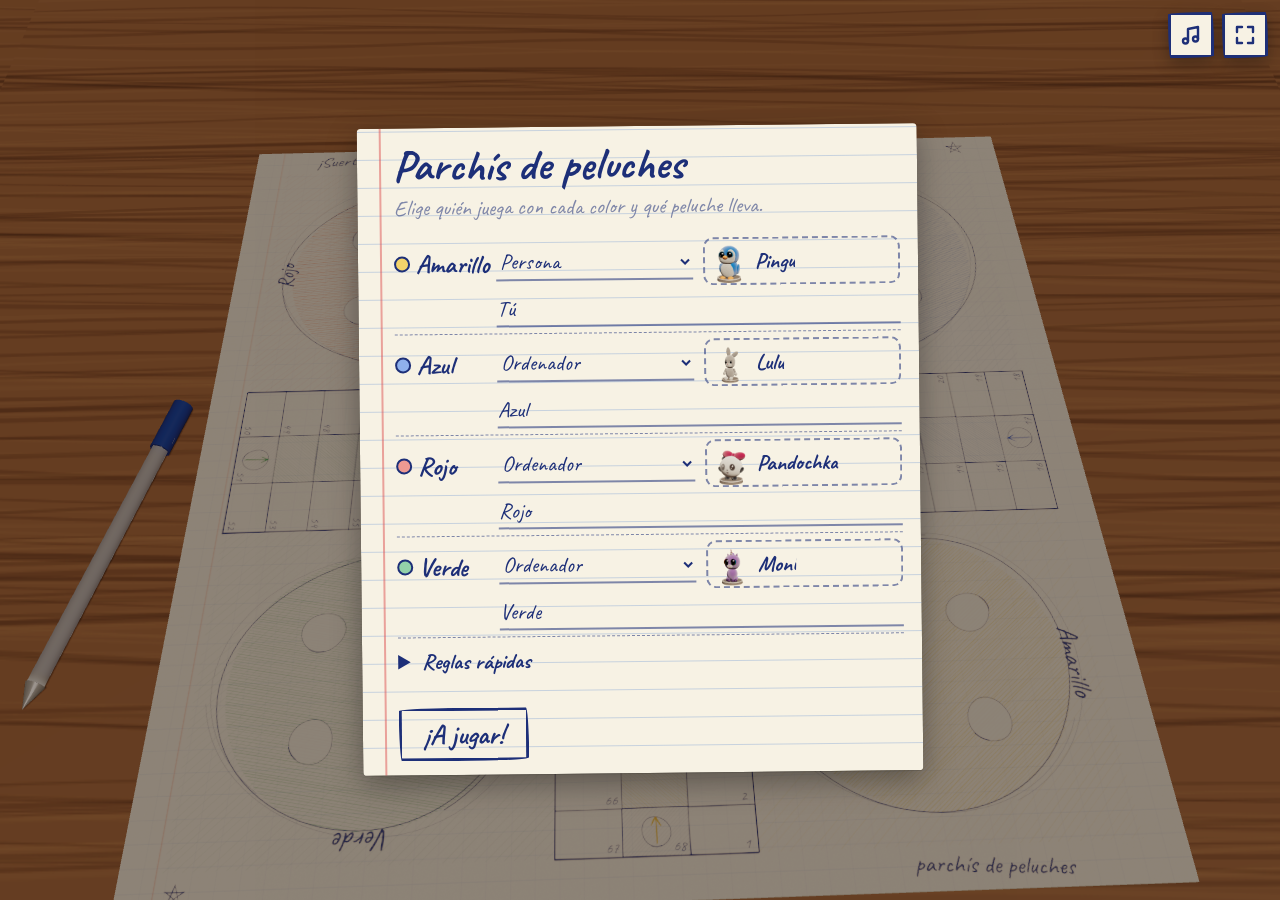
==== parchis/index.html @ f9510ddf "Tablero fijo a pantalla completa y paneles pequeños y translúcidos El tablero se recolocaba en cada " ====
<!doctype html>
<html lang="es">
<head>
  <meta charset="utf-8">
  <meta name="viewport" content="width=device-width, initial-scale=1, viewport-fit=cover">
  <title>Parchís de peluches</title>
  <link rel="manifest" href="manifest.webmanifest">
  <meta name="theme-color" content="#3b281c">
  <meta name="mobile-web-app-capable" content="yes">
  <meta name="apple-mobile-web-app-capable" content="yes">
  <meta name="apple-mobile-web-app-status-bar-style" content="black-translucent">
  <meta name="apple-mobile-web-app-title" content="Parchís">
  <link rel="apple-touch-icon" href="icons/icon-180.png">
  <link rel="icon" href="icons/icon-192.png">
  <link rel="preconnect" href="https://fonts.googleapis.com">
  <link rel="preconnect" href="https://fonts.gstatic.com" crossorigin>
  <link href="https://fonts.googleapis.com/css2?family=Caveat:wght@500;600;700&display=swap" rel="stylesheet">
  <link rel="stylesheet" href="css/style.css?v=20261022">
  <script type="importmap">
    {
      "imports": {
        "three": "./vendor/three.module.min.js",
        "./js/rules.js": "./js/rules.js?v=20261022",
        "./js/board.js": "./js/board.js?v=20261022",
        "./js/plush.js": "./js/plush.js?v=20261022",
        "./js/dice.js": "./js/dice.js?v=20261022",
        "./js/fx.js": "./js/fx.js?v=20261022",
        "./js/music.js": "./js/music.js?v=20261022",
        "./js/tunes.js": "./js/tunes.js?v=20261022"
      }
    }
  </script>
</head>
<body>
  <div id="stage"></div>

  <!-- Pantalla completa -->
  <button id="fullscreen" class="corner-btn" type="button" aria-label="Pantalla completa" title="Pantalla completa">
    <svg viewBox="0 0 24 24" width="24" height="24" aria-hidden="true">
      <path class="fs-enter" d="M4 9V4h5M15 4h5v5M20 15v5h-5M9 20H4v-5" />
      <path class="fs-exit" d="M9 4v5H4M20 9h-5V4M15 20v-5h5M4 15h5v5" />
    </svg>
  </button>
  <!-- Música -->
  <button id="sound" class="corner-btn sound-btn" type="button" aria-label="Quitar música" title="Quitar música">
    <svg viewBox="0 0 24 24" width="24" height="24" aria-hidden="true">
      <path d="M9 18V6l10-2v12" /><circle cx="6.5" cy="18" r="2.5" /><circle cx="16.5" cy="16" r="2.5" />
      <path class="mute-x" d="M3 3l18 18" />
    </svg>
  </button>
  <p id="fs-tip" class="note hidden" role="status"></p>

  <!-- Marcador -->
  <aside id="hud" class="note hidden">
    <h2>Turnos</h2>
    <ol id="players"></ol>
    <div class="hud-actions">
      <label class="check"><input type="checkbox" id="fast"> CPU rápida</label>
      <button id="restart" class="link">Nueva partida</button>
    </div>
  </aside>

  <!-- Mensajes y botón de tirar -->
  <div id="bar" class="hidden">
    <p id="msg"></p>
    <button id="roll" class="pen-btn" disabled>Tirar el dado</button>
  </div>

  <!-- Configuración -->
  <div id="setup" class="overlay">
    <form class="note card" id="setup-form">
      <h1>Parchís de peluches</h1>
      <p class="sub">Elige quién juega con cada color y qué peluche lleva.</p>
      <div id="seats"></div>
      <details class="rules">
        <summary>Reglas rápidas</summary>
        <ul>
          <li>Con un <b>5</b> sacas ficha de casa (si puedes, es obligatorio).</li>
          <li>Con un <b>6</b> repites. Si ya tienes todas fuera, el 6 cuenta como 7.</li>
          <li>Tres 6 seguidos: la última ficha que moviste vuelve a casa.</li>
          <li>Comer una ficha te da <b>20</b> casillas; llegar a la meta, <b>10</b>.</li>
          <li>En los seguros (círculos y estrellas) no se come.</li>
          <li>Dos fichas del mismo color en una casilla forman una <b>barrera</b>: nadie pasa. Con un 6 tienes que abrirla si puedes.</li>
        </ul>
      </details>
      <p id="setup-error" class="error"></p>
      <button type="submit" class="pen-btn">¡A jugar!</button>
    </form>
  </div>

  <!-- Galería de peluches -->
  <div id="picker" class="overlay hidden">
    <div class="note card picker-card" role="dialog" aria-modal="true" aria-labelledby="picker-title">
      <h2 id="picker-title">Peluche</h2>
      <div id="picker-grid"></div>
    </div>
  </div>

  <!-- Fin de partida -->
  <div id="win" class="hidden">
    <div class="note card">
      <h1 id="win-title"></h1>
      <p id="win-text" class="sub"></p>
      <button id="again" class="pen-btn">Otra partida</button>
    </div>
  </div>

  <div id="loading">Dibujando el tablero…</div>

  <script type="module" src="js/main.js?v=20261022"></script>
</body>
</html>
---- parchis/css/style.css ----
:root {
  --paper: #f7f2e4;
  --ink: #1d2f78;
  --ink-soft: rgba(29, 47, 120, 0.55);
  --rule: rgba(110, 150, 210, 0.35);
  --margin: rgba(220, 80, 80, 0.5);
  --table: #6b4a33;
  --hand: "Caveat", "Comic Sans MS", cursive;
}

* { box-sizing: border-box; }

html, body {
  margin: 0;
  height: 100%;
  overflow: hidden;
  background: var(--table);
  color: var(--ink);
  font-family: var(--hand);
  -webkit-tap-highlight-color: transparent;
}

#stage { position: fixed; inset: 0; }
#stage canvas { width: 100% !important; height: 100% !important; }
#stage canvas { display: block; touch-action: none; }

.hidden { display: none !important; }

/* Hoja de libreta */
.note {
  background:
    linear-gradient(90deg, transparent 22px, var(--margin) 22px, var(--margin) 24px, transparent 24px),
    repeating-linear-gradient(0deg, transparent 0 27px, var(--rule) 27px 28px),
    var(--paper);
  border-radius: 4px;
  box-shadow: 0 10px 30px rgba(0, 0, 0, 0.35), 0 1px 0 rgba(0, 0, 0, 0.1);
  padding: 14px 18px 14px 36px;
}

h1, h2 { margin: 0; font-weight: 700; line-height: 1.1; }
h1 { font-size: 44px; }
h2 { font-size: 28px; }
.sub { font-size: 22px; margin: 4px 0 12px; color: var(--ink-soft); }

button, input, select { font-family: var(--hand); color: var(--ink); }

.pen-btn {
  font-size: 28px;
  font-weight: 700;
  padding: 6px 22px;
  background: transparent;
  border: 3px solid var(--ink);
  border-radius: 255px 15px 225px 15px / 15px 225px 15px 255px;
  cursor: pointer;
  transition: transform 0.12s, background 0.12s;
}
.pen-btn:hover:not(:disabled) { transform: rotate(-1.5deg) scale(1.04); background: rgba(29, 47, 120, 0.08); }
.pen-btn:disabled { opacity: 0.35; cursor: default; }
.pen-btn:focus-visible { outline: 3px dashed var(--ink); outline-offset: 3px; }

.link {
  background: none; border: none; font-size: 22px; cursor: pointer;
  text-decoration: underline wavy var(--ink-soft); padding: 0;
}

/* Configuración */
.overlay {
  position: fixed; inset: 0;
  display: grid; place-items: center;
  background: rgba(40, 25, 15, 0.45);
  padding: 16px;
  overflow-y: auto;
  z-index: 10;
}
.card { width: min(560px, 100%); transform: rotate(-0.6deg); }

.seat {
  display: grid;
  grid-template-columns: 92px 1fr 1fr;
  gap: 6px 10px;
  align-items: center;
  padding: 6px 0;
  border-bottom: 1px dashed var(--ink-soft);
}
.seat .color { font-size: 26px; font-weight: 700; display: flex; align-items: center; gap: 6px; }
.seat .dot { width: 16px; height: 16px; border-radius: 50%; border: 2px solid var(--ink); flex: none; }
.seat select, .seat input {
  font-size: 22px; width: 100%; min-width: 0;
  background: transparent; border: none; border-bottom: 2px solid var(--ink-soft);
  padding: 2px 0;
}
.seat input { grid-column: 2 / 4; }
.seat .plush {
  display: flex; align-items: center; gap: 4px; min-width: 0;
  background: transparent; border: 2px dashed var(--ink-soft); border-radius: 10px;
  font-size: 22px; font-weight: 700; padding: 0 8px 0 2px; cursor: pointer; text-align: left;
}
.seat .plush img { width: 44px; height: 44px; flex: none; }
.thumb-initial {
  flex: none; display: grid; place-items: center;
  width: 36px; height: 36px; margin: 4px;
  border: 2px solid var(--ink); border-radius: 50%;
  font-size: 22px; font-weight: 700;
}
.pick .thumb-initial { width: 72px; height: 72px; margin: 12px; font-size: 40px; }
.seat .plush span { overflow: hidden; text-overflow: ellipsis; white-space: nowrap; }
.seat .plush:hover { border-style: solid; }
.seat .plush:focus-visible { outline: 3px dashed var(--ink); outline-offset: 2px; }

/* Galería de peluches */
#picker { z-index: 15; }
.picker-card { width: min(520px, 100%); transform: rotate(0.5deg); }
#picker-grid { display: grid; grid-template-columns: repeat(auto-fill, minmax(104px, 1fr)); gap: 8px; margin-top: 8px; }
.pick {
  display: flex; flex-direction: column; align-items: center;
  background: transparent; border: 2px solid transparent; border-radius: 12px;
  font-size: 22px; font-weight: 700; padding: 4px; cursor: pointer;
}
.pick img { width: 96px; height: 96px; }
.pick:hover { background: rgba(29, 47, 120, 0.06); }
.pick[aria-pressed="true"] { border-color: var(--ink); background: rgba(29, 47, 120, 0.08); border-radius: 255px 18px 225px 18px / 18px 225px 18px 255px; }
.pick:focus-visible { outline: 3px dashed var(--ink); outline-offset: 2px; }
.seat.off .who ~ * { opacity: 0.35; }

.rules { font-size: 20px; margin: 10px 0 4px; }
.rules summary { cursor: pointer; font-size: 22px; font-weight: 700; }
.rules ul { margin: 6px 0; padding-left: 20px; }
.error { color: #c8322b; font-size: 20px; min-height: 1em; margin: 6px 0; }

/* Marcador */
#hud {
  position: fixed; top: 12px; left: 12px;
  width: 230px;
  font-size: 22px;
  transform: rotate(-1deg);
  z-index: 5;
}
#players { list-style: none; margin: 4px 0 6px; padding: 0; }
#players li {
  display: flex; align-items: center; gap: 8px;
  padding: 1px 4px; border-radius: 6px;
}
#players li .dot { width: 14px; height: 14px; border-radius: 50%; border: 2px solid var(--ink); flex: none; }
#players li .name { flex: 1; overflow: hidden; text-overflow: ellipsis; white-space: nowrap; }
#players li .meta { font-size: 18px; color: var(--ink-soft); }
#players li.turn { background: rgba(29, 47, 120, 0.1); font-weight: 700; }
#players li.turn .name::before { content: "→ "; }
.hud-actions { display: flex; justify-content: space-between; align-items: center; gap: 6px; flex-wrap: wrap; }
.check { font-size: 20px; display: flex; align-items: center; gap: 4px; cursor: pointer; }
.check input { accent-color: var(--ink); width: 16px; height: 16px; }

/* Botón de pantalla completa */
.corner-btn {
  position: fixed;
  top: calc(12px + env(safe-area-inset-top, 0px));
  right: calc(12px + env(safe-area-inset-right, 0px));
  width: 46px; height: 46px;
  display: grid; place-items: center;
  background: var(--paper);
  border: 3px solid var(--ink);
  border-radius: 255px 15px 225px 15px / 15px 225px 15px 255px;
  box-shadow: 0 6px 16px rgba(0, 0, 0, 0.3);
  cursor: pointer;
  z-index: 11;
}
.corner-btn svg { fill: none; stroke: var(--ink); stroke-width: 2.4; stroke-linecap: round; stroke-linejoin: round; }
.corner-btn .fs-exit, .corner-btn.active .fs-enter { display: none; }
.corner-btn.active .fs-exit { display: inline; }
.corner-btn:hover { transform: rotate(-3deg) scale(1.05); }
.corner-btn:focus-visible { outline: 3px dashed var(--paper); outline-offset: 3px; }
.sound-btn { right: calc(66px + env(safe-area-inset-right, 0px)); }
.sound-btn .mute-x { display: none; }
.sound-btn.active .mute-x { display: inline; stroke: #c8322b; }
#fs-tip {
  position: fixed;
  top: calc(66px + env(safe-area-inset-top, 0px));
  right: 12px;
  width: min(320px, calc(100% - 24px));
  margin: 0;
  font-size: 21px;
  line-height: 1.2;
  z-index: 11;
  cursor: pointer;
}

/* Barra de mensajes y botón de tirar: pequeña, de tamaño fijo y translúcida */
#bar {
  position: fixed;
  display: flex; align-items: center; gap: 10px;
  background: rgba(247, 242, 228, 0.72);
  -webkit-backdrop-filter: blur(4px); backdrop-filter: blur(4px);
  border-radius: 6px;
  box-shadow: 0 6px 18px rgba(0, 0, 0, 0.22);
  padding: 6px 8px 6px 14px;
  z-index: 5;
}
#bar #msg {
  font-size: 19px; line-height: 1.1;
  height: 2.2em; overflow: hidden;
  display: -webkit-box; -webkit-line-clamp: 2; -webkit-box-orient: vertical;
}
#bar .pen-btn { font-size: 21px; padding: 3px 14px; background: rgba(247, 242, 228, 0.6); flex: none; }
#hud {
  background: rgba(247, 242, 228, 0.72);
  -webkit-backdrop-filter: blur(4px); backdrop-filter: blur(4px);
  box-shadow: 0 6px 18px rgba(0, 0, 0, 0.22);
}

/* Horizontal (tablet, ordenador): marcador arriba y barra abajo, en la esquina izquierda */
body.side #hud { width: 210px; font-size: 20px; padding: 8px 12px 8px 28px; }
body.side #hud h2 { font-size: 22px; }
body.side #bar {
  left: 12px; bottom: calc(12px + env(safe-area-inset-bottom, 0px));
  width: 210px;
  flex-direction: column; align-items: stretch; gap: 6px;
}

/* Vertical (móvil, tablet de pie): marcador arriba y barra estrecha abajo */
body.stack #hud {
  top: calc(8px + env(safe-area-inset-top, 0px)); left: 8px; right: 120px;
  width: auto; transform: none;
  padding: 4px 10px 4px 28px; font-size: 18px;
}
body.stack #hud h2 { display: none; }
body.stack #players { display: grid; grid-template-columns: 1fr 1fr; gap: 0 8px; margin: 0 0 2px; }
body.stack #players li .meta { font-size: 15px; }
body.stack #bar {
  left: 50%; transform: translateX(-50%);
  bottom: calc(8px + env(safe-area-inset-bottom, 0px));
  width: min(520px, calc(100% - 16px));
}
body.stack #bar #msg { flex: 1; min-width: 0; font-size: 17px; }

/* Fiesta final: pantalla entera para el baile; la tarjeta abajo, sin tapar */
body.celebrating #hud, body.celebrating #bar { display: none !important; }
#win {
  position: fixed; left: 50%; bottom: calc(18px + env(safe-area-inset-bottom, 0px));
  transform: translateX(-50%);
  width: min(460px, calc(100% - 24px));
  z-index: 10;
  animation: rise 0.5s ease-out;
}
#win .card { width: 100%; transform: rotate(-0.8deg); display: flex; flex-wrap: wrap; align-items: center; gap: 4px 14px; }
#win h1 { font-size: 38px; flex: 1 1 100%; }
#win .sub { margin: 0; flex: 1 1 200px; }
@keyframes rise { from { transform: translate(-50%, 40px); opacity: 0; } to { transform: translate(-50%, 0); opacity: 1; } }
@media (prefers-reduced-motion: reduce) { #win { animation: none; } }

#msg { margin: 0; flex: 1; font-size: 24px; line-height: 1.15; min-height: 1.15em; }

#loading {
  position: fixed; inset: 0; display: grid; place-items: center;
  font-size: 34px; color: var(--paper); z-index: 20; pointer-events: none;
}

@media (max-width: 640px) {
  h1 { font-size: 36px; }
  .pen-btn { font-size: 24px; }
  .seat { grid-template-columns: 78px 1fr 1fr; }
  .seat .color { font-size: 22px; }
  .seat select, .seat input, .seat .plush { font-size: 19px; }
  .seat .plush img { width: 36px; height: 36px; }
  .pick img { width: 80px; height: 80px; }
}
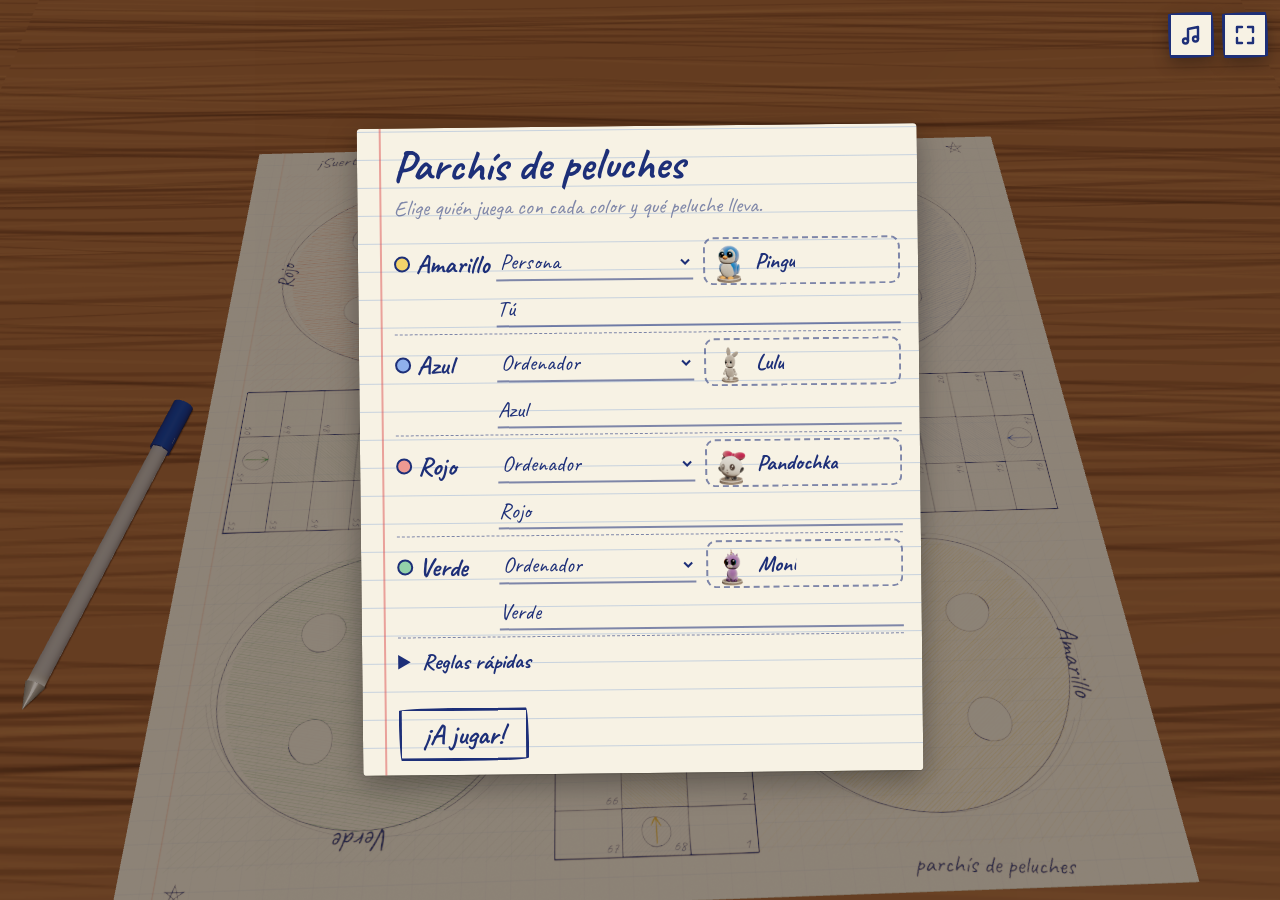
==== commit d215d95a: "Baile final suave y nuevo paso «el coro de la patata» - Cada paso del baile es ahora una curva conti" ====
--- a/parchis/index.html
+++ b/parchis/index.html
@@ -15,18 +15,18 @@
   <link rel="preconnect" href="https://fonts.googleapis.com">
   <link rel="preconnect" href="https://fonts.gstatic.com" crossorigin>
   <link href="https://fonts.googleapis.com/css2?family=Caveat:wght@500;600;700&display=swap" rel="stylesheet">
-  <link rel="stylesheet" href="css/style.css?v=20261022">
+  <link rel="stylesheet" href="css/style.css?v=20261023">
   <script type="importmap">
     {
       "imports": {
         "three": "./vendor/three.module.min.js",
-        "./js/rules.js": "./js/rules.js?v=20261022",
-        "./js/board.js": "./js/board.js?v=20261022",
-        "./js/plush.js": "./js/plush.js?v=20261022",
-        "./js/dice.js": "./js/dice.js?v=20261022",
-        "./js/fx.js": "./js/fx.js?v=20261022",
-        "./js/music.js": "./js/music.js?v=20261022",
-        "./js/tunes.js": "./js/tunes.js?v=20261022"
+        "./js/rules.js": "./js/rules.js?v=20261023",
+        "./js/board.js": "./js/board.js?v=20261023",
+        "./js/plush.js": "./js/plush.js?v=20261023",
+        "./js/dice.js": "./js/dice.js?v=20261023",
+        "./js/fx.js": "./js/fx.js?v=20261023",
+        "./js/music.js": "./js/music.js?v=20261023",
+        "./js/tunes.js": "./js/tunes.js?v=20261023"
       }
     }
   </script>
@@ -107,6 +107,6 @@
 
   <div id="loading">Dibujando el tablero…</div>
 
-  <script type="module" src="js/main.js?v=20261022"></script>
+  <script type="module" src="js/main.js?v=20261023"></script>
 </body>
 </html>
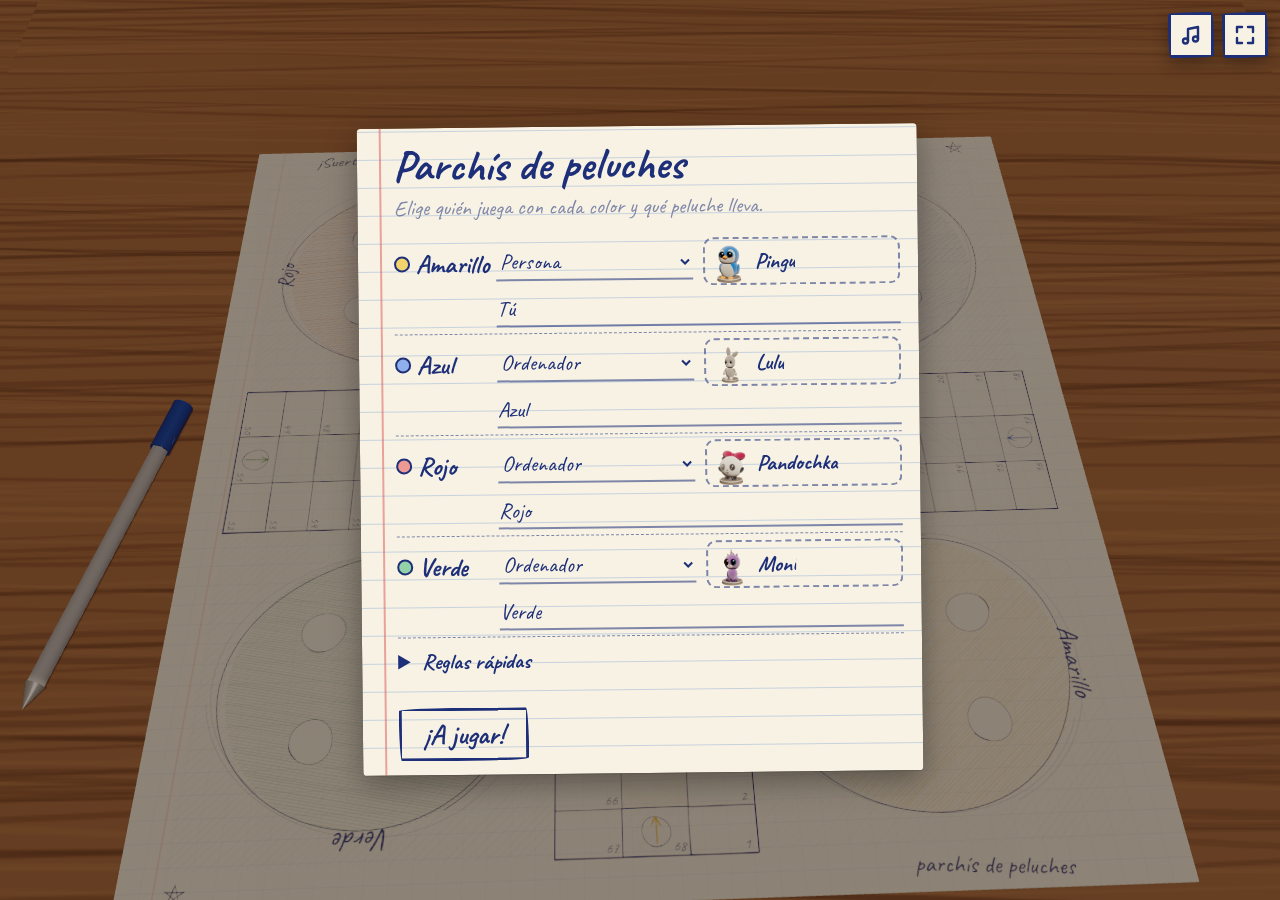
==== commit b186c534: "Arreglar error al empezar el baile final En el primer fotograma de la fiesta el tiempo del baile pod" ====
--- a/parchis/index.html
+++ b/parchis/index.html
@@ -15,18 +15,18 @@
   <link rel="preconnect" href="https://fonts.googleapis.com">
   <link rel="preconnect" href="https://fonts.gstatic.com" crossorigin>
   <link href="https://fonts.googleapis.com/css2?family=Caveat:wght@500;600;700&display=swap" rel="stylesheet">
-  <link rel="stylesheet" href="css/style.css?v=20261023">
+  <link rel="stylesheet" href="css/style.css?v=20261024">
   <script type="importmap">
     {
       "imports": {
         "three": "./vendor/three.module.min.js",
-        "./js/rules.js": "./js/rules.js?v=20261023",
-        "./js/board.js": "./js/board.js?v=20261023",
-        "./js/plush.js": "./js/plush.js?v=20261023",
-        "./js/dice.js": "./js/dice.js?v=20261023",
-        "./js/fx.js": "./js/fx.js?v=20261023",
-        "./js/music.js": "./js/music.js?v=20261023",
-        "./js/tunes.js": "./js/tunes.js?v=20261023"
+        "./js/rules.js": "./js/rules.js?v=20261024",
+        "./js/board.js": "./js/board.js?v=20261024",
+        "./js/plush.js": "./js/plush.js?v=20261024",
+        "./js/dice.js": "./js/dice.js?v=20261024",
+        "./js/fx.js": "./js/fx.js?v=20261024",
+        "./js/music.js": "./js/music.js?v=20261024",
+        "./js/tunes.js": "./js/tunes.js?v=20261024"
       }
     }
   </script>
@@ -107,6 +107,6 @@
 
   <div id="loading">Dibujando el tablero…</div>
 
-  <script type="module" src="js/main.js?v=20261023"></script>
+  <script type="module" src="js/main.js?v=20261024"></script>
 </body>
 </html>
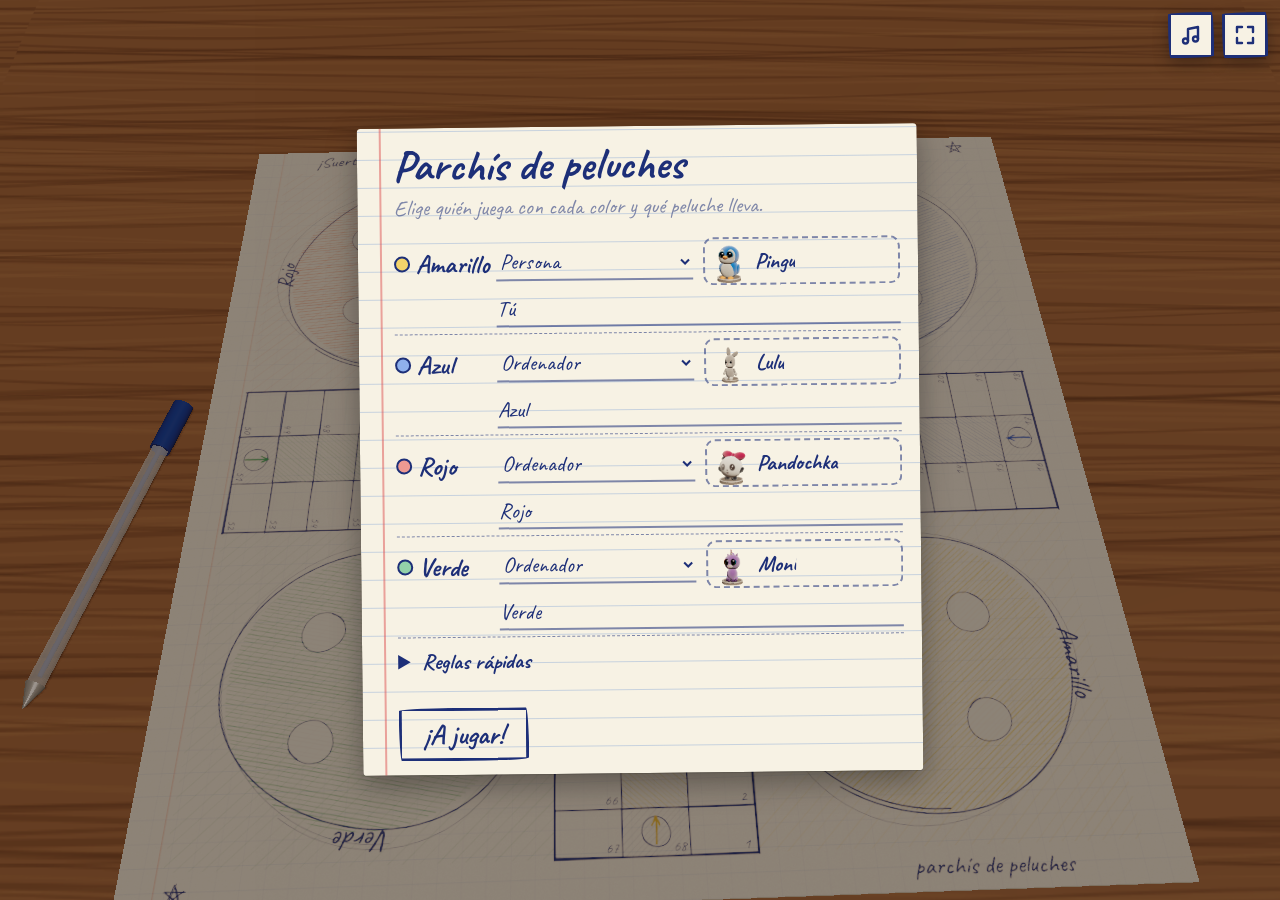
==== commit 22ddbf43: "Tablets: modo ligero automático y aviso si el juego no arranca En una tablet Samsung el juego no car" ====
--- a/parchis/index.html
+++ b/parchis/index.html
@@ -15,18 +15,74 @@
   <link rel="preconnect" href="https://fonts.googleapis.com">
   <link rel="preconnect" href="https://fonts.gstatic.com" crossorigin>
   <link href="https://fonts.googleapis.com/css2?family=Caveat:wght@500;600;700&display=swap" rel="stylesheet">
-  <link rel="stylesheet" href="css/style.css?v=20261024">
+  <link rel="stylesheet" href="css/style.css?v=20261025">
+  <!-- Aviso si el juego no arranca: script clásico, funciona aunque falle el resto -->
+  <script>
+  (function () {
+    var shown = false;
+    function info() {
+      var gl = 'no', max = '?', gpu = '?';
+      try {
+        var c = document.createElement('canvas');
+        var g = c.getContext('webgl2') || c.getContext('webgl');
+        if (g) {
+          gl = (typeof WebGL2RenderingContext !== 'undefined' && g instanceof WebGL2RenderingContext) ? 'WebGL2' : 'WebGL1';
+          max = g.getParameter(g.MAX_TEXTURE_SIZE);
+          var ext = g.getExtension('WEBGL_debug_renderer_info');
+          if (ext) gpu = g.getParameter(ext.UNMASKED_RENDERER_WEBGL);
+        }
+      } catch (e) {}
+      var im = (window.HTMLScriptElement && HTMLScriptElement.supports) ? (HTMLScriptElement.supports('importmap') ? 'sí' : 'no') : 'desconocido';
+      return 'Navegador: ' + navigator.userAgent +
+        '\nPantalla: ' + screen.width + '×' + screen.height + ' × ' + (window.devicePixelRatio || 1) +
+        '\nMemoria: ' + (navigator.deviceMemory ? navigator.deviceMemory + ' GB' : 'desconocida') +
+        '\n3D: ' + gl + ' · textura máx. ' + max + ' · ' + gpu +
+        '\nImport maps: ' + im + ' · Modo ligero: ' + (window.PARCHIS_LIGHT ? 'sí' : 'no');
+    }
+    window.parchisFail = function (msg, reloadLight) {
+      if (reloadLight) {
+        setTimeout(function () { location.href = location.pathname + '?ligero=1'; }, 1500);
+      }
+      if (shown) return;
+      shown = true;
+      var box = document.createElement('div');
+      box.id = 'boot-error';
+      box.setAttribute('role', 'alert');
+      box.innerHTML = '<h2>El juego no ha podido arrancar</h2><p class="why"></p>' +
+        '<p>Haz una captura de esta pantalla y envíala para revisarlo.</p><pre></pre>' +
+        '<p><button type="button" class="light">Probar en modo ligero</button> <button type="button" class="again">Recargar</button></p>';
+      box.querySelector('.why').textContent = msg;
+      box.querySelector('pre').textContent = info();
+      box.querySelector('.light').onclick = function () { location.href = location.pathname + '?ligero=1'; };
+      box.querySelector('.again').onclick = function () { location.reload(); };
+      (document.body || document.documentElement).appendChild(box);
+    };
+    window.addEventListener('error', function (e) {
+      if (window.parchisReady) return;
+      parchisFail((e.message || 'Error al cargar') + (e.filename ? ' (' + e.filename.split('/').pop() + ':' + e.lineno + ')' : ''));
+    });
+    window.addEventListener('unhandledrejection', function (e) {
+      if (window.parchisReady) return;
+      parchisFail('Error: ' + (e.reason && e.reason.message ? e.reason.message : e.reason));
+    });
+    if (window.HTMLScriptElement && HTMLScriptElement.supports && !HTMLScriptElement.supports('importmap')) {
+      window.addEventListener('DOMContentLoaded', function () { parchisFail('Este navegador es demasiado antiguo para el juego (no admite «import maps»). Actualiza Chrome o Samsung Internet desde la tienda de aplicaciones.'); });
+    }
+    // si en 30 segundos no ha terminado de cargar, mostrar qué se sabe
+    setTimeout(function () { if (!window.parchisReady) parchisFail('El juego tarda demasiado en cargar.'); }, 30000);
+  })();
+  </script>
   <script type="importmap">
     {
       "imports": {
         "three": "./vendor/three.module.min.js",
-        "./js/rules.js": "./js/rules.js?v=20261024",
-        "./js/board.js": "./js/board.js?v=20261024",
-        "./js/plush.js": "./js/plush.js?v=20261024",
-        "./js/dice.js": "./js/dice.js?v=20261024",
-        "./js/fx.js": "./js/fx.js?v=20261024",
-        "./js/music.js": "./js/music.js?v=20261024",
-        "./js/tunes.js": "./js/tunes.js?v=20261024"
+        "./js/rules.js": "./js/rules.js?v=20261025",
+        "./js/board.js": "./js/board.js?v=20261025",
+        "./js/plush.js": "./js/plush.js?v=20261025",
+        "./js/dice.js": "./js/dice.js?v=20261025",
+        "./js/fx.js": "./js/fx.js?v=20261025",
+        "./js/music.js": "./js/music.js?v=20261025",
+        "./js/tunes.js": "./js/tunes.js?v=20261025"
       }
     }
   </script>
@@ -107,6 +163,6 @@
 
   <div id="loading">Dibujando el tablero…</div>
 
-  <script type="module" src="js/main.js?v=20261024"></script>
+  <script type="module" src="js/main.js?v=20261025"></script>
 </body>
 </html>
--- a/parchis/css/style.css
+++ b/parchis/css/style.css
@@ -262,3 +262,18 @@
   .seat .plush img { width: 36px; height: 36px; }
   .pick img { width: 80px; height: 80px; }
 }
+
+/* Aviso de arranque fallido */
+#boot-error {
+  position: fixed; inset: 16px; z-index: 50; overflow: auto;
+  background: var(--paper); color: var(--ink);
+  border-radius: 6px; box-shadow: 0 10px 30px rgba(0, 0, 0, 0.4);
+  padding: 16px 20px; font-size: 20px;
+}
+#boot-error h2 { margin: 0 0 6px; }
+#boot-error pre {
+  white-space: pre-wrap; word-break: break-word;
+  font: 13px/1.4 ui-monospace, Menlo, Consolas, monospace;
+  background: rgba(29, 47, 120, 0.06); padding: 8px 10px; border-radius: 4px;
+}
+#boot-error button { font: inherit; font-size: 20px; padding: 4px 14px; border: 2px solid var(--ink); border-radius: 8px; background: transparent; color: var(--ink); }
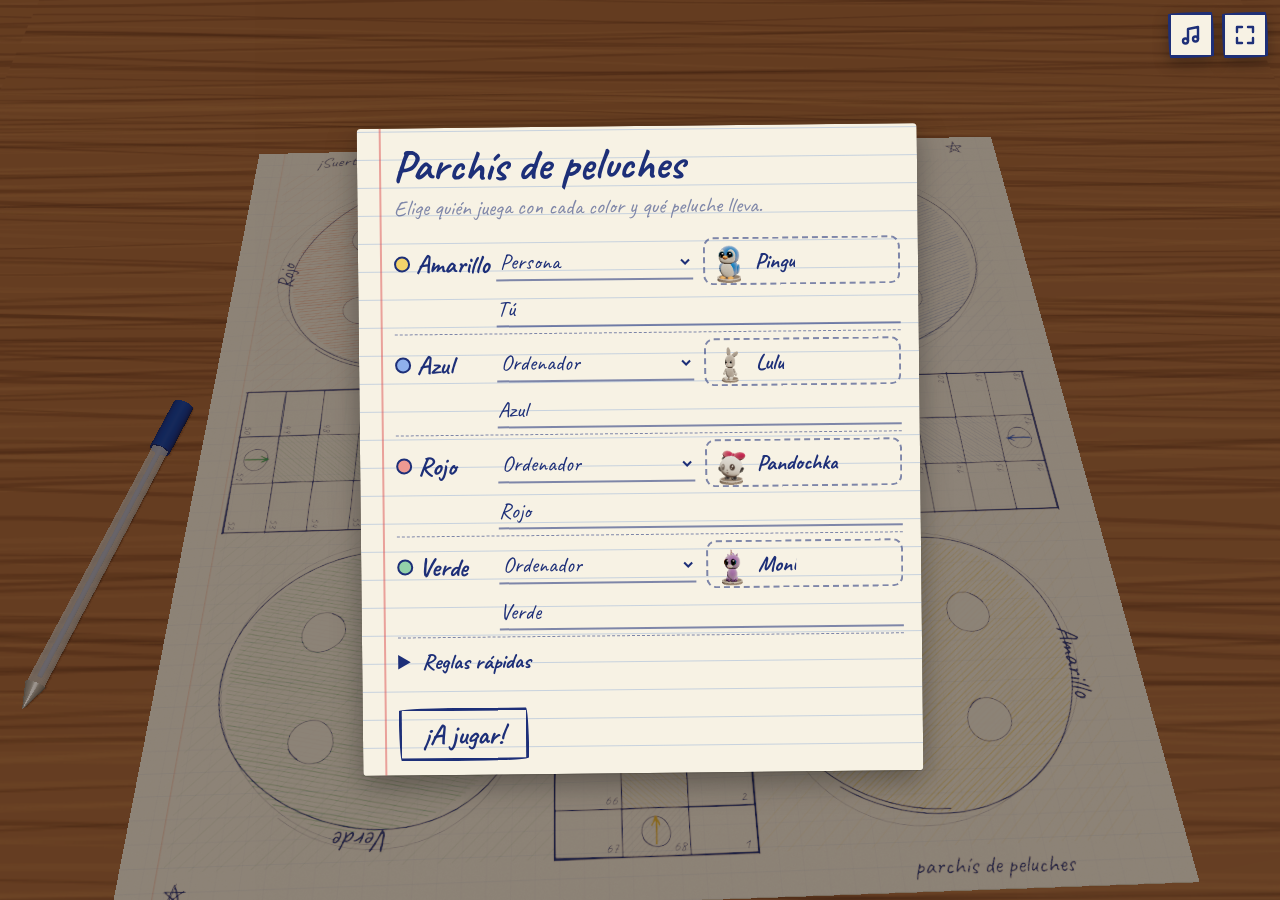
==== commit 555f8686: "Cinco personajes nuevos: Toni gros, Juana, Toni petit, Pau y Anita Muñecos de trapo, como Piratilla," ====
--- a/parchis/index.html
+++ b/parchis/index.html
@@ -15,7 +15,7 @@
   <link rel="preconnect" href="https://fonts.googleapis.com">
   <link rel="preconnect" href="https://fonts.gstatic.com" crossorigin>
   <link href="https://fonts.googleapis.com/css2?family=Caveat:wght@500;600;700&display=swap" rel="stylesheet">
-  <link rel="stylesheet" href="css/style.css?v=20261025">
+  <link rel="stylesheet" href="css/style.css?v=20261026">
   <!-- Aviso si el juego no arranca: script clásico, funciona aunque falle el resto -->
   <script>
   (function () {
@@ -76,13 +76,13 @@
     {
       "imports": {
         "three": "./vendor/three.module.min.js",
-        "./js/rules.js": "./js/rules.js?v=20261025",
-        "./js/board.js": "./js/board.js?v=20261025",
-        "./js/plush.js": "./js/plush.js?v=20261025",
-        "./js/dice.js": "./js/dice.js?v=20261025",
-        "./js/fx.js": "./js/fx.js?v=20261025",
-        "./js/music.js": "./js/music.js?v=20261025",
-        "./js/tunes.js": "./js/tunes.js?v=20261025"
+        "./js/rules.js": "./js/rules.js?v=20261026",
+        "./js/board.js": "./js/board.js?v=20261026",
+        "./js/plush.js": "./js/plush.js?v=20261026",
+        "./js/dice.js": "./js/dice.js?v=20261026",
+        "./js/fx.js": "./js/fx.js?v=20261026",
+        "./js/music.js": "./js/music.js?v=20261026",
+        "./js/tunes.js": "./js/tunes.js?v=20261026"
       }
     }
   </script>
@@ -163,6 +163,6 @@
 
   <div id="loading">Dibujando el tablero…</div>
 
-  <script type="module" src="js/main.js?v=20261025"></script>
+  <script type="module" src="js/main.js?v=20261026"></script>
 </body>
 </html>
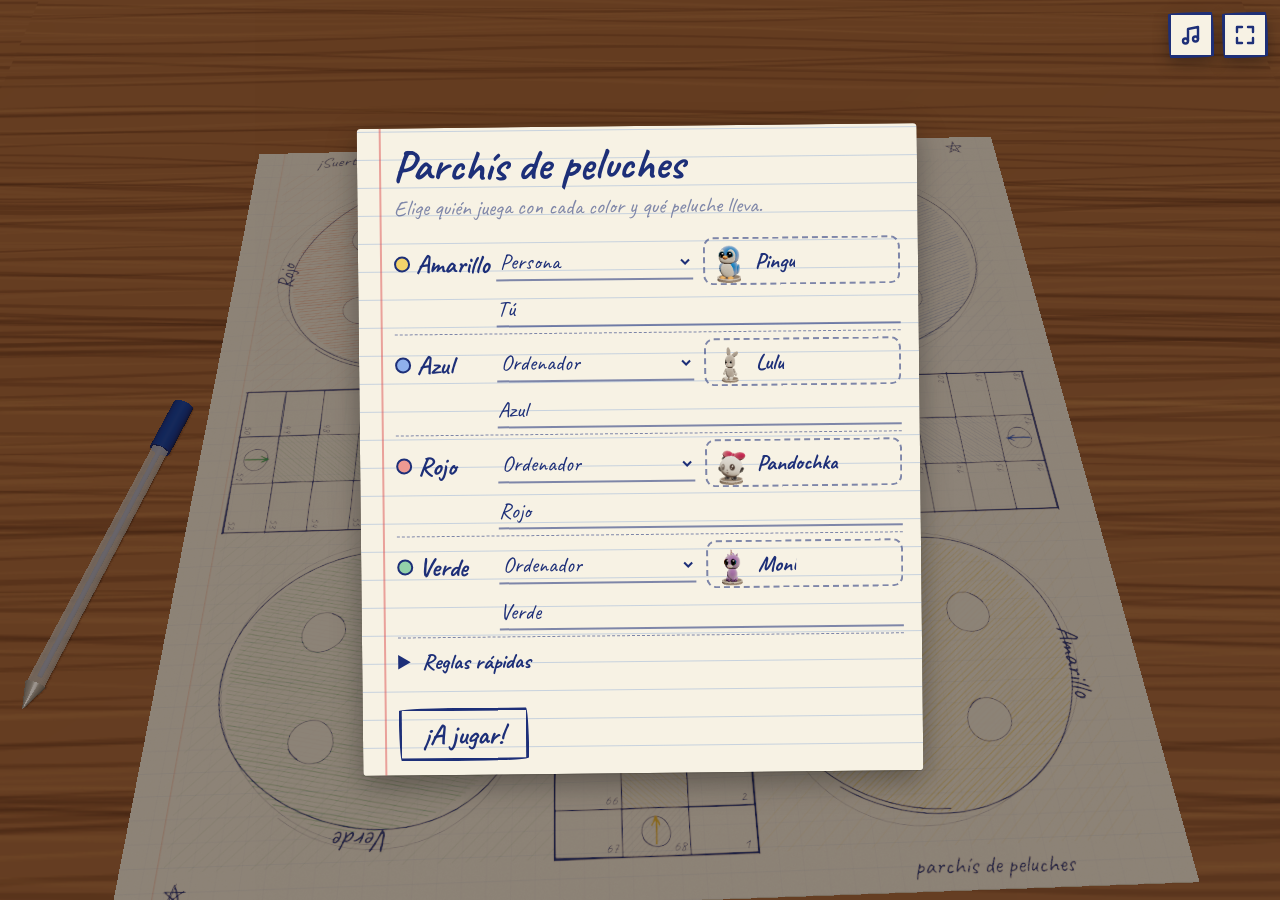
==== commit 47a6ec95: "Retoca a Anita, Pau y Toni petit - Anita: melena rubia lisa que cae, flequillo ladeado y sonrisa tím" ====
--- a/parchis/index.html
+++ b/parchis/index.html
@@ -15,7 +15,7 @@
   <link rel="preconnect" href="https://fonts.googleapis.com">
   <link rel="preconnect" href="https://fonts.gstatic.com" crossorigin>
   <link href="https://fonts.googleapis.com/css2?family=Caveat:wght@500;600;700&display=swap" rel="stylesheet">
-  <link rel="stylesheet" href="css/style.css?v=20261026">
+  <link rel="stylesheet" href="css/style.css?v=20261027">
   <!-- Aviso si el juego no arranca: script clásico, funciona aunque falle el resto -->
   <script>
   (function () {
@@ -76,13 +76,13 @@
     {
       "imports": {
         "three": "./vendor/three.module.min.js",
-        "./js/rules.js": "./js/rules.js?v=20261026",
-        "./js/board.js": "./js/board.js?v=20261026",
-        "./js/plush.js": "./js/plush.js?v=20261026",
-        "./js/dice.js": "./js/dice.js?v=20261026",
-        "./js/fx.js": "./js/fx.js?v=20261026",
-        "./js/music.js": "./js/music.js?v=20261026",
-        "./js/tunes.js": "./js/tunes.js?v=20261026"
+        "./js/rules.js": "./js/rules.js?v=20261027",
+        "./js/board.js": "./js/board.js?v=20261027",
+        "./js/plush.js": "./js/plush.js?v=20261027",
+        "./js/dice.js": "./js/dice.js?v=20261027",
+        "./js/fx.js": "./js/fx.js?v=20261027",
+        "./js/music.js": "./js/music.js?v=20261027",
+        "./js/tunes.js": "./js/tunes.js?v=20261027"
       }
     }
   </script>
@@ -163,6 +163,6 @@
 
   <div id="loading">Dibujando el tablero…</div>
 
-  <script type="module" src="js/main.js?v=20261026"></script>
+  <script type="module" src="js/main.js?v=20261027"></script>
 </body>
 </html>
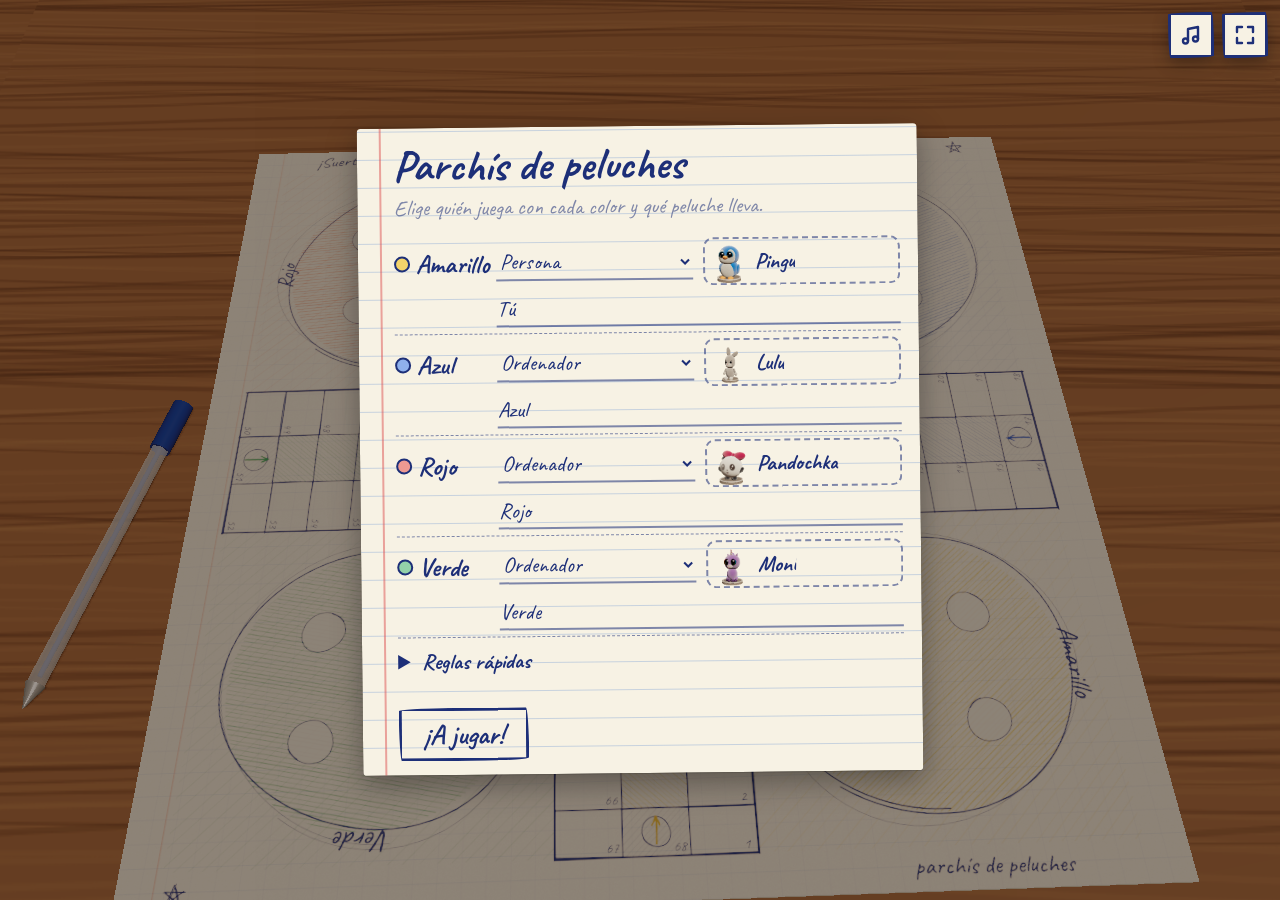
==== commit 7e9c7723: "Toni gros con americana verde y zapatillas amarillas Nueva opción jacket en person(): americana abie" ====
--- a/parchis/index.html
+++ b/parchis/index.html
@@ -15,7 +15,7 @@
   <link rel="preconnect" href="https://fonts.googleapis.com">
   <link rel="preconnect" href="https://fonts.gstatic.com" crossorigin>
   <link href="https://fonts.googleapis.com/css2?family=Caveat:wght@500;600;700&display=swap" rel="stylesheet">
-  <link rel="stylesheet" href="css/style.css?v=20261027">
+  <link rel="stylesheet" href="css/style.css?v=20261028">
   <!-- Aviso si el juego no arranca: script clásico, funciona aunque falle el resto -->
   <script>
   (function () {
@@ -76,13 +76,13 @@
     {
       "imports": {
         "three": "./vendor/three.module.min.js",
-        "./js/rules.js": "./js/rules.js?v=20261027",
-        "./js/board.js": "./js/board.js?v=20261027",
-        "./js/plush.js": "./js/plush.js?v=20261027",
-        "./js/dice.js": "./js/dice.js?v=20261027",
-        "./js/fx.js": "./js/fx.js?v=20261027",
-        "./js/music.js": "./js/music.js?v=20261027",
-        "./js/tunes.js": "./js/tunes.js?v=20261027"
+        "./js/rules.js": "./js/rules.js?v=20261028",
+        "./js/board.js": "./js/board.js?v=20261028",
+        "./js/plush.js": "./js/plush.js?v=20261028",
+        "./js/dice.js": "./js/dice.js?v=20261028",
+        "./js/fx.js": "./js/fx.js?v=20261028",
+        "./js/music.js": "./js/music.js?v=20261028",
+        "./js/tunes.js": "./js/tunes.js?v=20261028"
       }
     }
   </script>
@@ -163,6 +163,6 @@
 
   <div id="loading">Dibujando el tablero…</div>
 
-  <script type="module" src="js/main.js?v=20261027"></script>
+  <script type="module" src="js/main.js?v=20261028"></script>
 </body>
 </html>
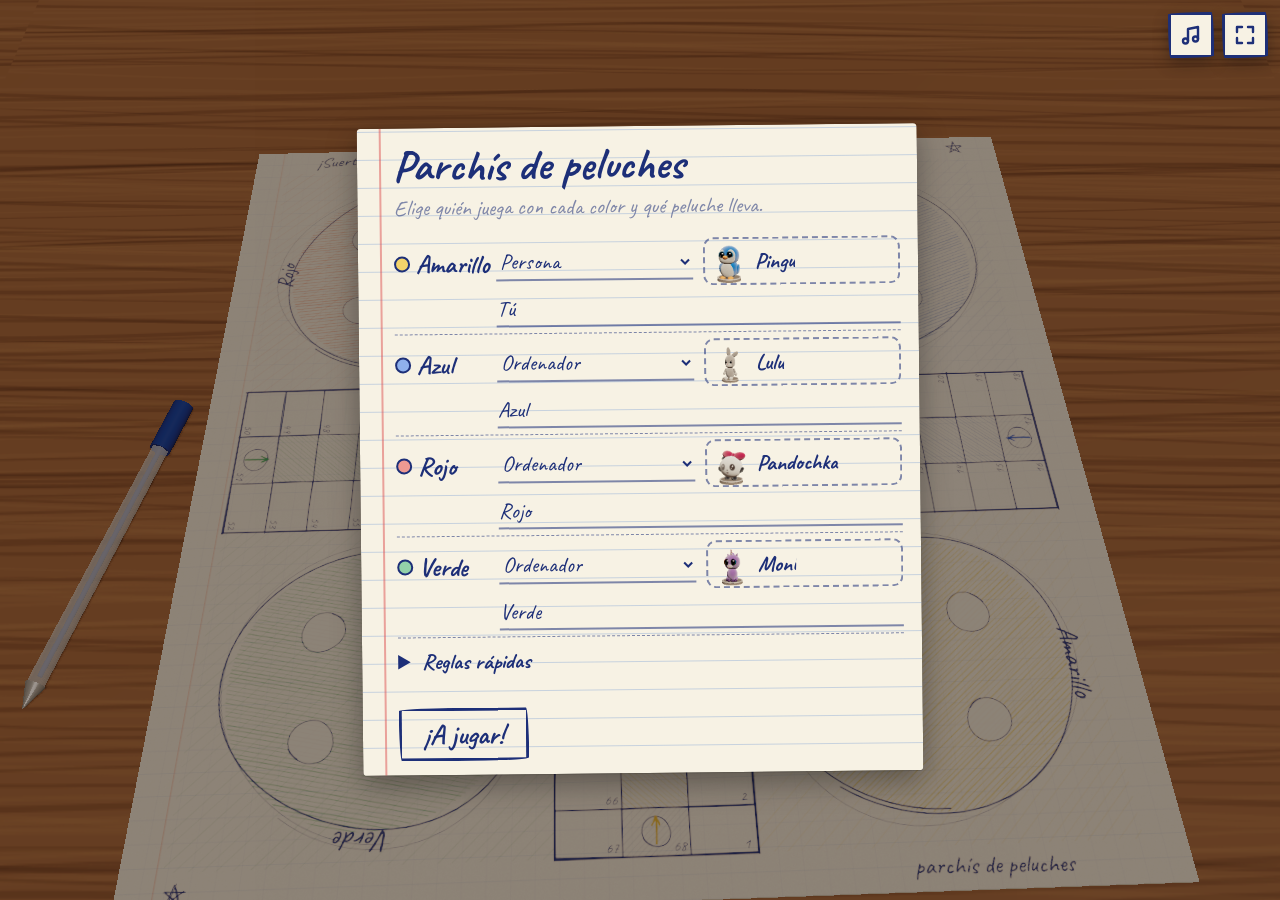
==== commit cbf61812: "Mejora la americana de Toni gros y la melena de Anita - Toni gros: camisa blanca bajo la americana, " ====
--- a/parchis/index.html
+++ b/parchis/index.html
@@ -15,7 +15,7 @@
   <link rel="preconnect" href="https://fonts.googleapis.com">
   <link rel="preconnect" href="https://fonts.gstatic.com" crossorigin>
   <link href="https://fonts.googleapis.com/css2?family=Caveat:wght@500;600;700&display=swap" rel="stylesheet">
-  <link rel="stylesheet" href="css/style.css?v=20261028">
+  <link rel="stylesheet" href="css/style.css?v=20261029">
   <!-- Aviso si el juego no arranca: script clásico, funciona aunque falle el resto -->
   <script>
   (function () {
@@ -76,13 +76,13 @@
     {
       "imports": {
         "three": "./vendor/three.module.min.js",
-        "./js/rules.js": "./js/rules.js?v=20261028",
-        "./js/board.js": "./js/board.js?v=20261028",
-        "./js/plush.js": "./js/plush.js?v=20261028",
-        "./js/dice.js": "./js/dice.js?v=20261028",
-        "./js/fx.js": "./js/fx.js?v=20261028",
-        "./js/music.js": "./js/music.js?v=20261028",
-        "./js/tunes.js": "./js/tunes.js?v=20261028"
+        "./js/rules.js": "./js/rules.js?v=20261029",
+        "./js/board.js": "./js/board.js?v=20261029",
+        "./js/plush.js": "./js/plush.js?v=20261029",
+        "./js/dice.js": "./js/dice.js?v=20261029",
+        "./js/fx.js": "./js/fx.js?v=20261029",
+        "./js/music.js": "./js/music.js?v=20261029",
+        "./js/tunes.js": "./js/tunes.js?v=20261029"
       }
     }
   </script>
@@ -163,6 +163,6 @@
 
   <div id="loading">Dibujando el tablero…</div>
 
-  <script type="module" src="js/main.js?v=20261028"></script>
+  <script type="module" src="js/main.js?v=20261029"></script>
 </body>
 </html>
